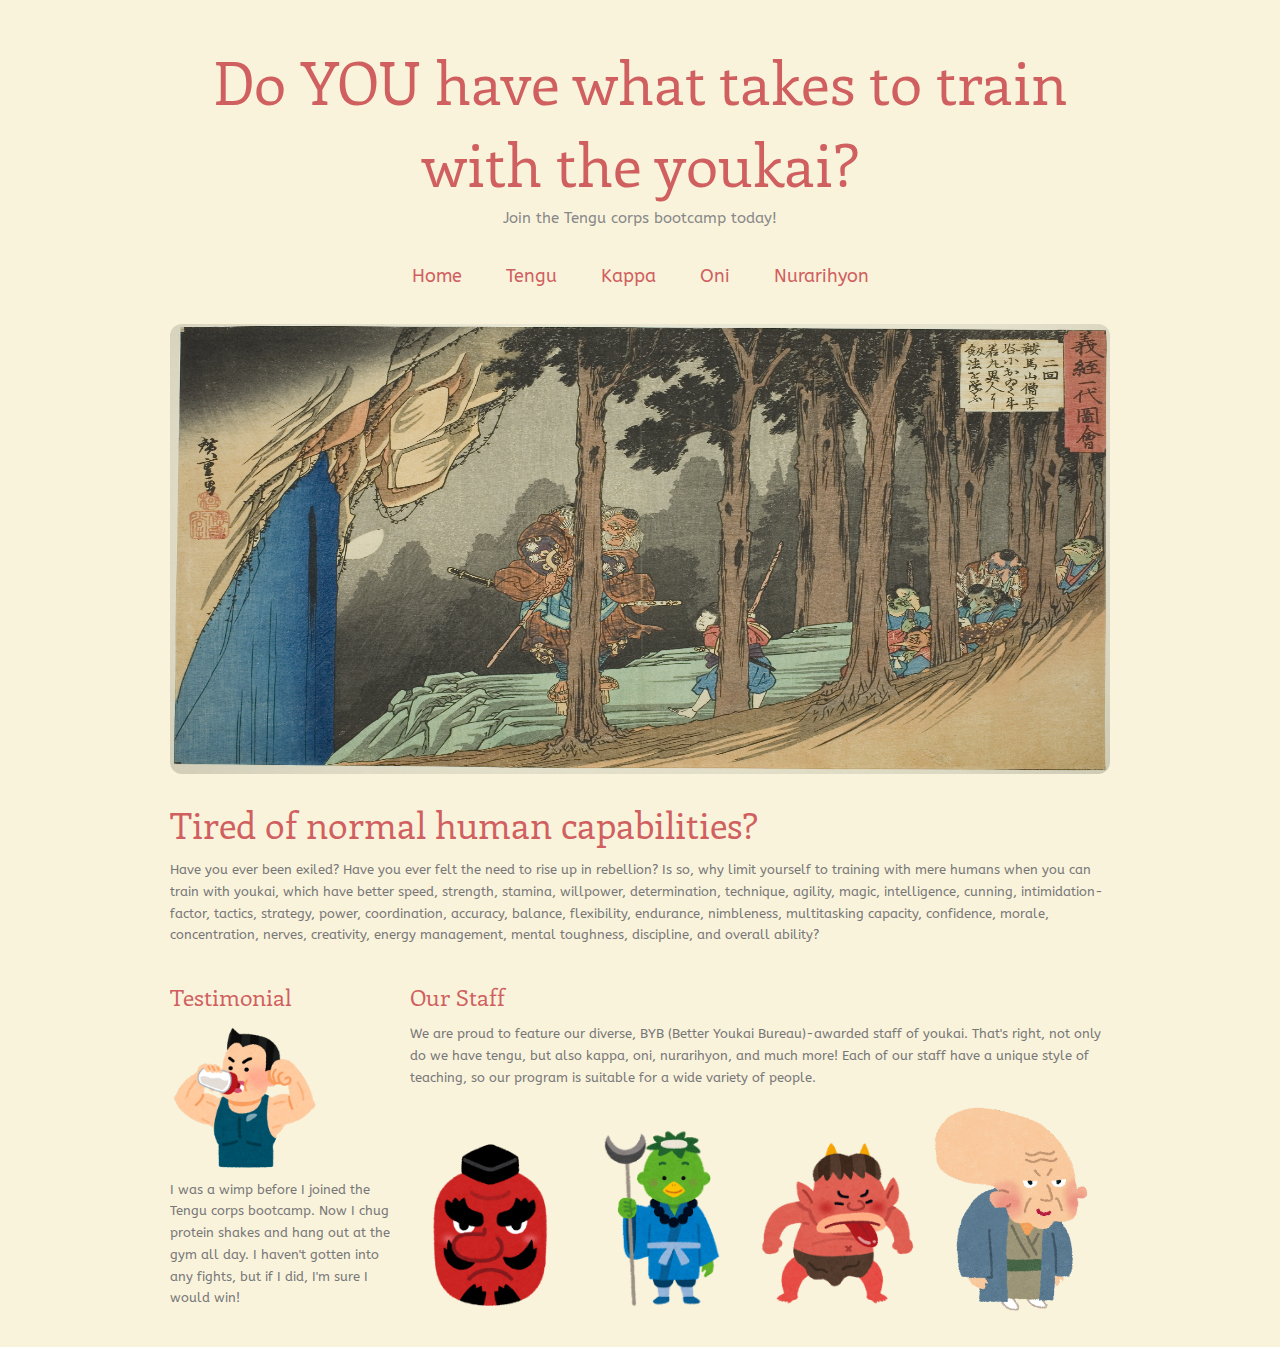
==== tengu-training.html @ fc8da08d "renamed jpn project" ====
<!DOCTYPE html>
<html lang="en">
<head>
	<meta charset="UTF-8" />
	<link href='http://fonts.googleapis.com/css?family=ABeeZee' rel='stylesheet' type='text/css' />
	<link href='http://fonts.googleapis.com/css?family=Enriqueta' rel='stylesheet' type='text/css' />
	<link rel="stylesheet" type="text/css" href="assets/css/in-response.css" title="In Response" media="all" />
	<meta name="viewport" content="width=device-width, initial-scale=0.6" />
	<title>Tengu Training Corps</title>
	<link rel="icon" type="image/x-icon" href="/images/tengu-favicon.ico">
</head>

<body class="light">
<div id="layout">

	<div class="row">
		<div class="col c12">
			<h1 class="aligncenter">Do YOU have what takes to train with the youkai?</h1>
			<p class="aligncenter slogan">Join the Tengu corps bootcamp today!</p>
		</div>
	</div>

	<div class="row">
		<div class="col c12 aligncenter navmenu">
			<p><a href="index.html" class="current">Home</a> <a href="https://en.wikipedia.org/wiki/Tengu">Tengu</a> <a href="https://en.wikipedia.org/wiki/Kappa_(folklore)">Kappa</a> <a href="https://en.wikipedia.org/wiki/Oni">Oni</a> <a href="https://en.wikipedia.org/wiki/Nurarihyon">Nurarihyon</a></p>
		</div>
	</div>

	<div class="row">
		<div class="col c12 aligncenter headerimage">
			 <img src="images/Ushiwakamaru_taught_martial_arts.jpg" width="960" height="450" alt="training scroll" />
		</div>
	</div>

	<div class="row">
		<div class="col c12">
			<h2>Tired of normal human capabilities?</h2>
			<p>Have you ever been exiled? Have you ever felt the need to rise up in rebellion? Is so, why limit yourself
				to training with mere humans when you can train with youkai, which have better speed,
			 strength, stamina, willpower, determination, technique, agility, magic, intelligence, cunning,
			 intimidation-factor, tactics, strategy, power, coordination, accuracy, balance, flexibility, endurance,
			 nimbleness, multitasking capacity, confidence, morale, concentration, nerves, creativity,
			 energy management, mental toughness, discipline, and overall ability?</p>
		</div>
	</div>

	<div class="row">
		<div class="col c3">
			<h3>Testimonial</h3>
			<img src="images/sports_protein_man.png" alt="chad" width="150" height="150"/>
			<p>I was a wimp before I joined the Tengu corps bootcamp. Now I chug protein shakes and hang out at the gym
			all day. I haven't gotten into any fights, but if I did, I'm sure I would win!</p>
		</div>

		<div class="col c9">
			<h3>Our Staff</h3>
			<p>We are proud to feature our diverse, BYB (Better Youkai Bureau)-awarded staff of youkai. That's right, not only do
				we have tengu, but also kappa, oni, nurarihyon, and much more! Each of our staff have a unique style of
			 teaching, so our program is suitable for a wide variety of people.</p>
			<div class="thumbnails">
				<img src="images/omen_tengu.png" alt="tengu" />
				<img src="images/saiyuki_sagojou.png" alt="kappa" />
				<img src="images/character_amanojaku.png" alt="oni" />
				<img src="images/youkai_nurarihyon.png" alt="nurarihyon" />
		</div>
	</div>
 </div>

	<div class="row">

	</div>
 </div>
</body>
</html>
---- assets/css/in-response.css ----
/*
Original design: In Response (v1.1 - May 15th, 2013)
For more information, see http://andreasviklund.com/dt_portfolio/in-response/
*/

*{margin:0; padding:0;}

/* General styles */
body {background:#000 url(images/background2.jpg) top center no-repeat; color:#ccc; font:80% "ABeeZee",Tahoma,sans-serif; line-height:1.5em;}
a {color:#d06060; text-decoration:none; font-weight:400;}
a:hover {text-decoration:underline;}
p,ul,ol,dl {margin:0 0 15px 0; line-height:1.7em;}
h1 {color:#888; font-size:4.6em; margin-bottom:0;}
h1 a {text-transform:none; font-weight:400;}
h1 a:hover {text-decoration:none; color:#eee;}
h2 {font-size:2.8em; color:#333; margin:0 0 10px;}
h3 {font-size:1.8em; margin:0 0 10px 0;}
h1,h2,h3 {font-family: 'Enriqueta', sans-serif; color:#d06060; font-weight:400; line-height:1.4em;}

/* Main layout container */
#layout {margin:40px auto 0; width:960px;}
body.wider #layout {margin:40px auto 0; width:1200px;}

/* Footer */
#footer {background:#0a0a0a url(images/insidebg.jpg) top center no-repeat;}
#footer .col {color:#555; border-top:1px dotted #1a1a1a; padding:20px 0;}
#footer p {text-align:center;}
#footer a {color:#555; font-weight:400; text-decoration:none; border-bottom:1px dotted #333;}
#footer a:hover {color:#aaa; text-decoration:none; border-bottom:1px dotted #888;}

/* Grid classes, fixed width, 960px with 12 columns */
.col {float:left; margin:0 10px; overflow:hidden; float:left; display:inline;}
.col img {max-width:100%;}
.row {width:960px; margin:20px auto 0; overflow:hidden;}
.row .row {margin:0 -10px; width:auto;	display:inline-block;}
.c1 {width:60px;}
.c2 {width:140px;}
.c3 {width:220px;}
.c4 {width:300px;}
.c5 {width:380px;}
.c6 {width:460px;}
.c7 {width:540px;}
.c8 {width:620px;}
.c9 {width:700px;}
.c10 {width:780px;}
.c11 {width:860px;}
.c12 {width:940px;}

/* Grid classes, fixed width, 1200px with 12 columns - add class="wider" to the <body> element to use this */
body.wider .row {width:1200px;}
body.wider .c1 {width:80px;}
body.wider .c2 {width:180px;}
body.wider .c3 {width:280px;}
body.wider .c4 {width:380px;}
body.wider .c5 {width:480px;}
body.wider .c6 {width:580px;}
body.wider .c7 {width:680px;}
body.wider .c8 {width:780px;}
body.wider .c9 {width:880px;}
body.wider .c10 {width:980px;}
body.wider .c11 {width:1080px;}
body.wider .c12 {width:1180px;}

/* Menu list styles */
ul.menu {list-style:none; margin:0; padding:10px 0; border-top:1px solid #333;}
ul.menu li {list-style:none; text-align:center; font-size:1.2em; margin:0 0 10px; padding:0 0 8px 0; color:#888; border-bottom:1px solid #333;}
ul.menu li a {font-size:1.2em; font-weight:400;}
ul.menu li a:hover {color:#eee; text-decoration:none;}

/* Additional text classes */
.slogan {color:#bbb; font-size:1.2em;}
.alignleft {text-align:left;}
.alignright {text-align:right;}
.aligncenter {text-align:center;}
.alignjustify {text-align:justify;}
.nomargin {margin:0; padding:0;}
.separator {height:100px; margin:0; padding:0; background: #0a0a0a url(images/insidebg2.jpg) bottom center no-repeat; border-bottom:1px dotted #1a1a1a;}
.larger {font-size:1.2em;}
.smaller {font-size:0.9em;}
.spacer {margin:0 20px;}
.clear {clear:both;}
.hide {display:none;}
.border {border:1px solid red;}
body .navmenu a {font-size:1.4em;}

/* Light styles, apply by using class="light" on the body HTML element */
body.light {background:#faf3dc url(images/background.jpg) top center no-repeat; color:#777;}
body.light a {color:#d06060;}
body.light a:hover {color:#555;}
body.light h1 {color:#888; font-size:4.6em; margin-bottom:0;}
body.light h1 a:hover {color:#303030;}
body.light h2 {color:#555;}
body.light h1, body.light h2, body.light h3 {color:#d06060;}
body.light ul.menu {border-top:1px solid #ddd;}
body.light ul.menu li {border-bottom:1px solid #ddd;}
body.light ul.menu li a:hover {color:#333;}
body.light .separator {background: #f5f5f5 url(images/insidebg2-light.jpg) bottom center no-repeat; border-bottom:1px dotted #ccc;}
body.light .slogan {color:#888;}
body.light #footer {background:#f5f5f5 url(images/insidebg-light.jpg) top center no-repeat;}
body.light #footer .col {color:#555; border-top:1px dotted #ccc;}
body.light #footer a {color:#555; border-bottom:1px dotted #ddd;}
body.light #footer a:hover {color:#444; border-bottom:1px dotted #eee;}
body.light .navmenu a {font-size:1.4em;}

/* Alternate colors, apply by adding class="blue" (or any of the other available colors) to the body HTML element */
body.blue a {color:#3288a8;}
body.blue h1, body.blue h2, body.blue h3 {color:#3288a8;}
body.grey a {color:#666;}
body.grey h1, body.grey h2, body.grey h3 {color:#666;}

.navmenu a {font-size:1.2em; margin: 0 20px;}

div.thumbnails img {width:160px; margin:0 10px 10px 0; border-radius:12px;}
div.thumbnails img.last {margin-right:0;}

.headerimage img {border-radius:12px;}

@media only screen and (max-width : 960px){
#layout, body.wider #layout {width:auto; margin:0; padding:20px;}
.row {width:100%;}
.col {margin:0 0 20px 0;}
.c1, .c2, .c3, .c4, .c5, .c6, .c7, .c8, .c9, .c10, .c11, .c12 {width:100%;}
h1 {margin:-15px auto 5px; line-height:1.4em;}
body .navmenu {margin:0px 0 -15px;}
body .navmenu a {font-size:1.4em; display:inline-block; line-height:2.0em;padding:7px 12px; margin:0 10px 8px 0; background-color:#111; border:1px solid #222; border-radius:10px;}
body.light .navmenu a {font-size:1.4em; display:inline-block; line-height:2.0em;padding:7px 12px; margin:0 10px 8px 0; background-color:#fff; border:1px solid #eee; border-radius:10px;}
body .navmenu a.current {border-color:#444;}
body.light .navmenu a.current {border-color:#ddd;}
.headerimage img {width:100%; height:auto;}
div.thumbnails img {width:24%; margin:0;}
div.thumbnails img.last {margin-right:0;}
}
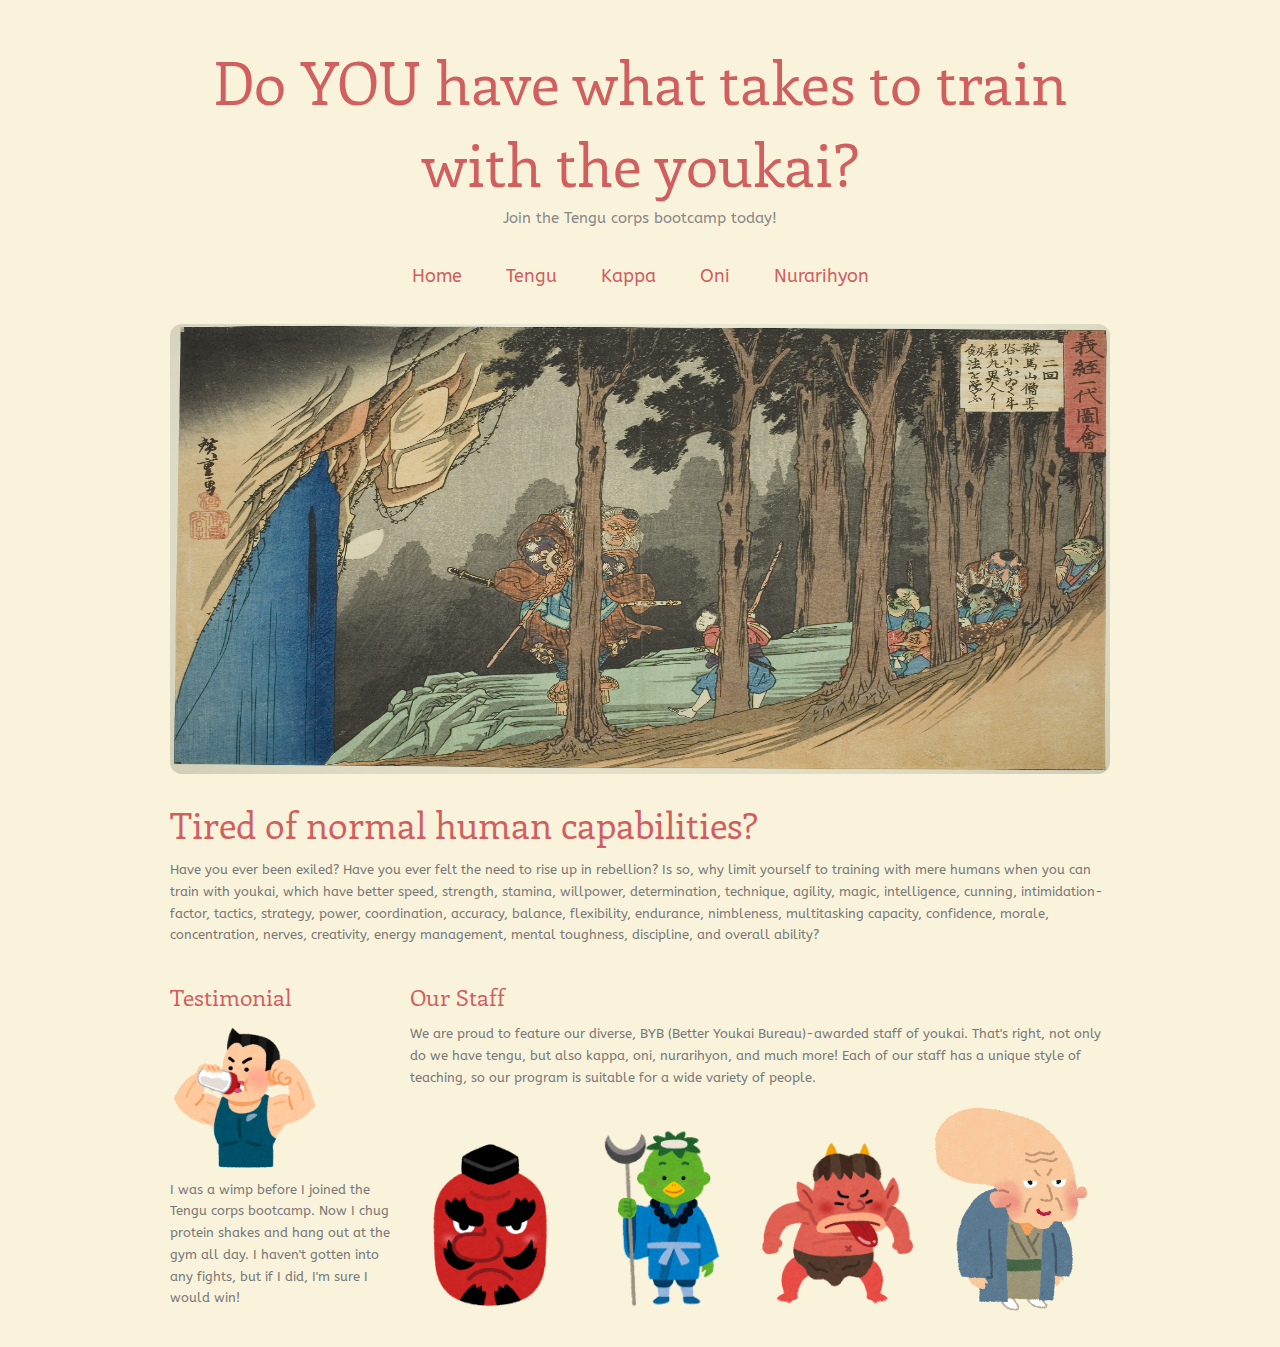
==== commit 8fdcc762: "grammar correction" ====
--- a/tengu-training.html
+++ b/tengu-training.html
@@ -55,7 +55,7 @@
 		<div class="col c9">
 			<h3>Our Staff</h3>
 			<p>We are proud to feature our diverse, BYB (Better Youkai Bureau)-awarded staff of youkai. That's right, not only do
-				we have tengu, but also kappa, oni, nurarihyon, and much more! Each of our staff have a unique style of
+				we have tengu, but also kappa, oni, nurarihyon, and much more! Each of our staff has a unique style of
 			 teaching, so our program is suitable for a wide variety of people.</p>
 			<div class="thumbnails">
 				<img src="images/omen_tengu.png" alt="tengu" />
